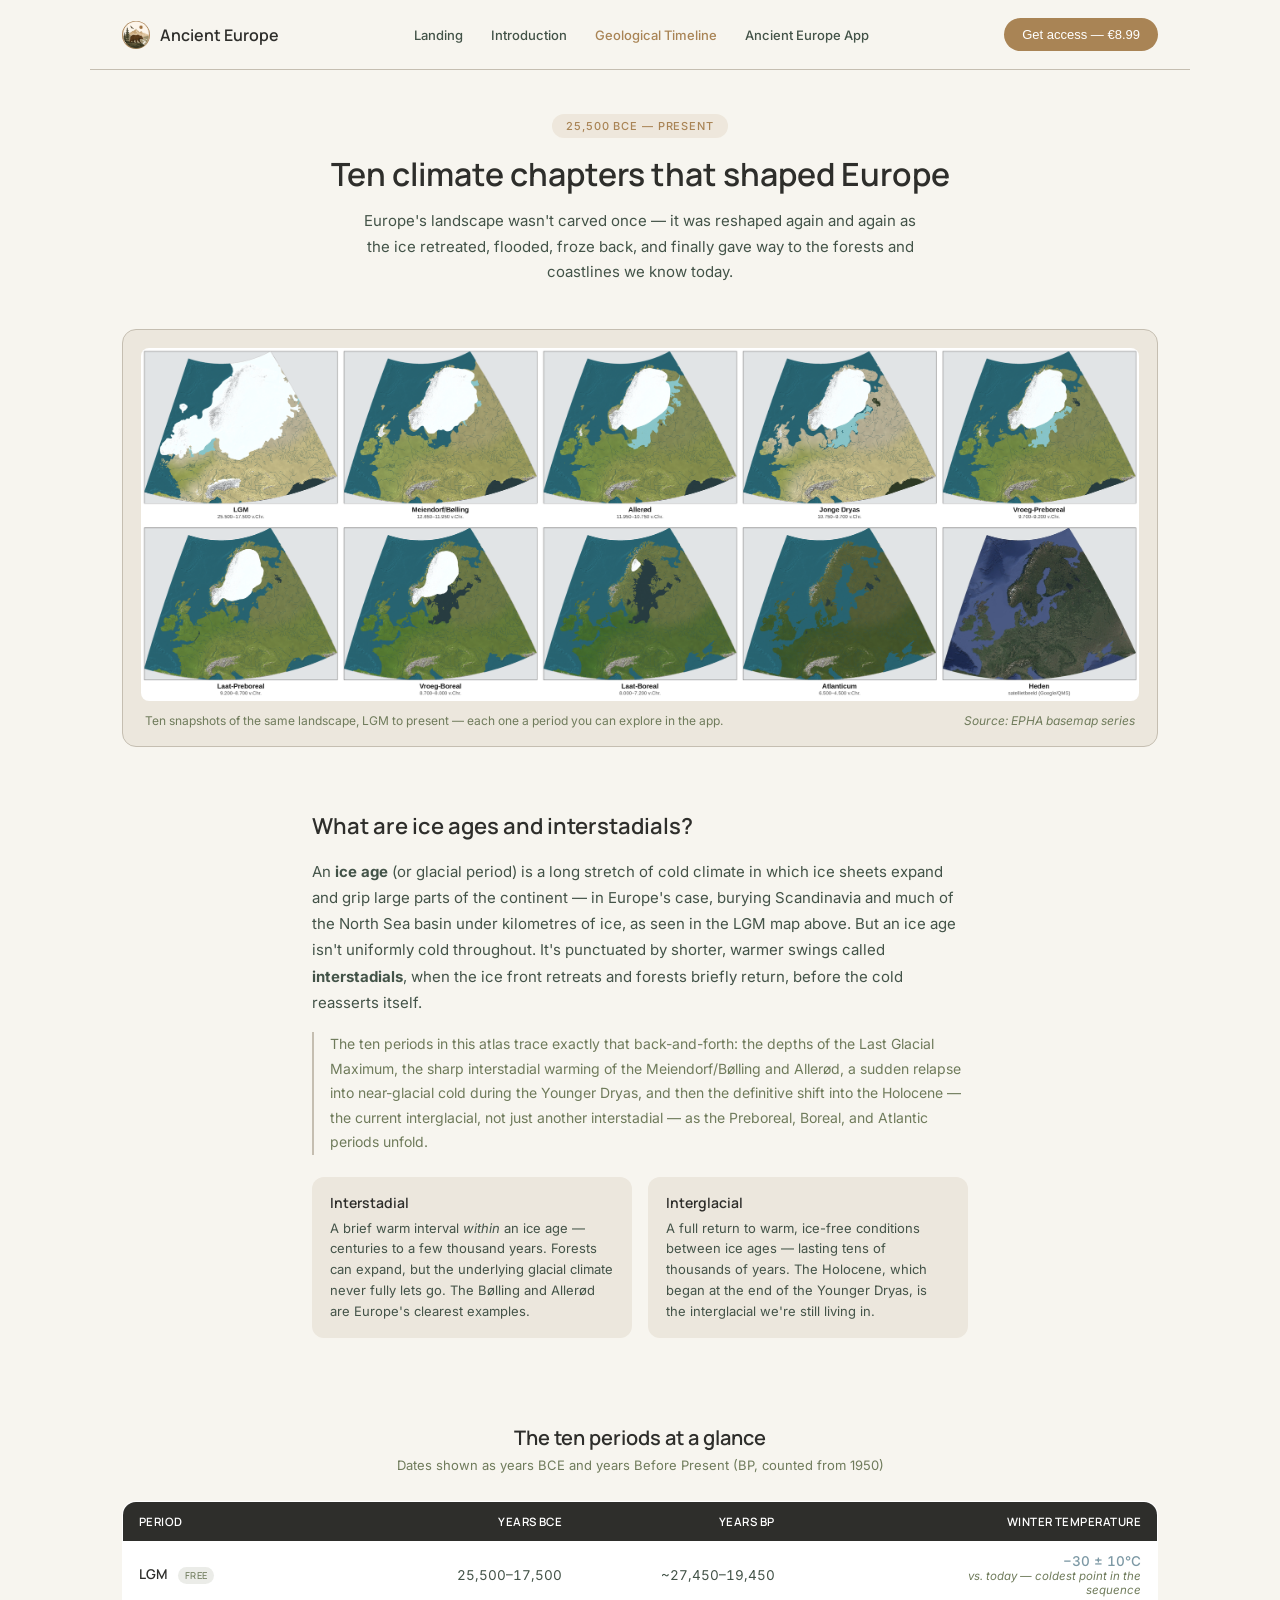
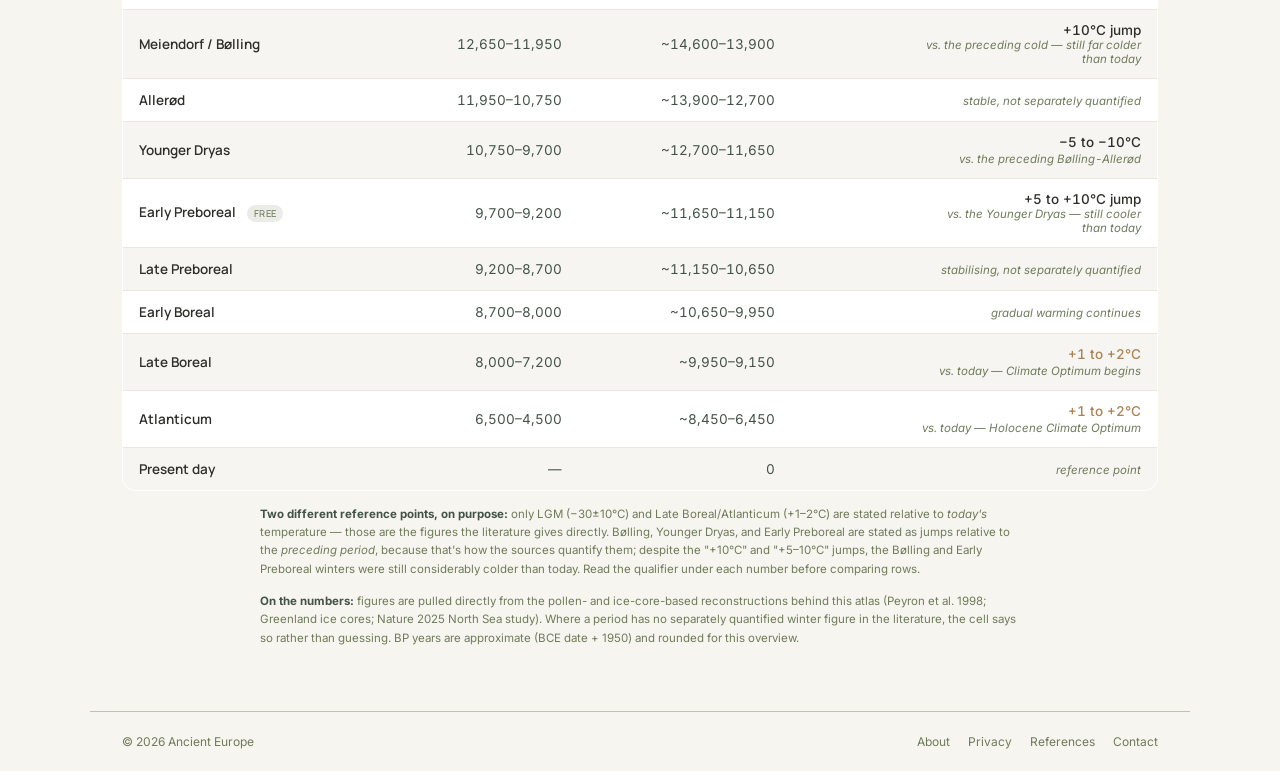
==== ancient_europe_geological_timeline_v1_3.html @ 68e26c03 "Add files via upload" ====
<!DOCTYPE html>
<html lang="en">
<head>
<meta charset="UTF-8">
<meta name="viewport" content="width=device-width, initial-scale=1.0">
<title>Ancient Europe — Geological Timeline</title>
<link rel="preconnect" href="https://fonts.googleapis.com">
<link rel="preconnect" href="https://fonts.gstatic.com" crossorigin>
<link href="https://fonts.googleapis.com/css2?family=Manrope:wght@500;600&family=Inter:wght@400;500&display=swap" rel="stylesheet">
<style>
  :root{
    --charcoal:#2E2E2B;
    --bronze:#A98455;
    --moss:#6F7B5B;
    --pine:#435348;
    --stone:#C5BEB1;
    --sand:#ECE7DD;
    --water:#7D99A5;
    --page-bg:#F7F5EF;
  }
  * { box-sizing: border-box; margin:0; padding:0; }
  body{
    font-family:'Inter', sans-serif;
    background: var(--page-bg);
    color: var(--pine);
  }
  h1,h2,h3{ font-family:'Manrope', sans-serif; color: var(--charcoal); font-weight:600; }

  .page{ max-width: 1100px; margin: 0 auto; }

  /* NAV */
  .nav{
    display:flex; align-items:center; justify-content:space-between;
    padding: 18px 32px; border-bottom: 1px solid var(--stone);
  }
  .nav-logo{ font-family:'Manrope', sans-serif; font-weight:600; font-size:16px; color:var(--charcoal); display:flex; align-items:center; gap:10px; }
  .nav-logo .mark{ width:28px; height:28px; border-radius:50%; background:var(--bronze); }
  .nav-links{ display:flex; gap:28px; }
  .nav-links a{ font-size:13px; color: var(--pine); text-decoration:none; font-weight:500; }
  .nav-links a.current{ color: var(--bronze); }
  .nav-cta{ font-size:13px; padding:9px 18px; border-radius:20px; background:var(--bronze); color:#fff; border:none; font-weight:500; cursor:pointer; }

  /* PAGE HEADER */
  .page-header{ padding: 44px 32px 8px; text-align:center; }
  .eyebrow{
    display:inline-block; font-size:11px; font-weight:500; letter-spacing:0.08em; text-transform:uppercase;
    color: var(--bronze); background: rgba(169,132,85,0.12); padding:5px 14px; border-radius:20px; margin-bottom:16px;
  }
  .page-header h1{ font-size:32px; line-height:1.25; max-width:640px; margin:0 auto 14px; }
  .page-header p.lede{ font-size:15px; color: var(--pine); line-height:1.7; max-width:560px; margin:0 auto; }

  /* OVERVIEW IMAGE SECTION */
  .overview-section{ padding: 36px 32px 8px; }
  .overview-frame{
    background: var(--sand); border-radius: 14px; padding: 18px; border: 1px solid var(--stone);
  }
  .overview-frame img{ width:100%; height:auto; display:block; border-radius:8px; }
  .overview-caption{
    display:flex; align-items:center; justify-content:space-between; gap:16px;
    margin-top:12px; padding: 0 4px;
  }
  .overview-caption span{ font-size:12px; color: var(--moss); }
  .overview-caption .source{ font-style:italic; }

  /* TEXT SECTION */
  .text-section{ padding: 56px 32px; max-width: 720px; margin: 0 auto; }
  .text-section h2{ font-size:22px; margin-bottom:18px; }
  .text-section p{ font-size:15px; line-height:1.75; color: var(--pine); margin-bottom:16px; }
  .text-section p.detail{ font-size:14px; color: var(--moss); border-left: 2px solid var(--stone); padding-left:16px; }
  .term-row{ display:flex; gap:16px; margin: 22px 0; flex-wrap:wrap; }
  .term-card{
    flex:1; min-width:200px; background: var(--sand); border-radius:12px; padding:16px 18px;
  }
  .term-card .term-label{ font-family:'Manrope', sans-serif; font-weight:600; font-size:14px; color: var(--charcoal); margin-bottom:6px; }
  .term-card p{ font-size:13px; color: var(--pine); line-height:1.6; margin:0; }

  /* TABLE SECTION */
  .table-section{ padding: 8px 32px 64px; }
  .table-section h2{ font-size:20px; margin-bottom:6px; text-align:center; }
  .table-sub{ text-align:center; font-size:13px; color: var(--moss); margin-bottom:28px; }

  .period-table{
    width:100%; border-collapse:collapse; background: #fff; border-radius:14px; overflow:hidden;
    border:1px solid var(--stone); font-size:13.5px;
  }
  .period-table thead th{
    background: var(--charcoal); color:#fff; text-align:left; padding:12px 16px;
    font-family:'Manrope', sans-serif; font-weight:600; font-size:11.5px; letter-spacing:0.04em; text-transform:uppercase;
  }
  .period-table thead th.num{ text-align:right; }
  .period-table tbody tr{ border-bottom:1px solid var(--sand); }
  .period-table tbody tr:last-child{ border-bottom:none; }
  .period-table tbody tr:nth-child(even){ background: rgba(236,231,221,0.4); }
  .period-table td{ padding:12px 16px; vertical-align:middle; color: var(--pine); }
  .period-table td.name{ font-weight:600; color: var(--charcoal); font-family:'Manrope', sans-serif; font-size:13.5px; }
  .period-table td.name .free-tag{
    display:inline-block; margin-left:8px; font-size:9.5px; font-weight:500; letter-spacing:0.03em; text-transform:uppercase;
    color: var(--moss); background: rgba(111,123,91,0.14); padding:2px 7px; border-radius:10px; vertical-align:middle;
  }
  .period-table td.num{ text-align:right; font-variant-numeric: tabular-nums; }
  .period-table td.temp{ text-align:right; font-variant-numeric: tabular-nums; }
  .period-table td.temp .qual{ font-size:11.5px; color: var(--moss); font-style:italic; max-width:220px; display:inline-block; }
  .period-table td.temp .val{ font-weight:500; color: var(--charcoal); }
  .period-table td.temp .val.cold{ color: var(--water); }
  .period-table td.temp .val.warm{ color: var(--bronze); }
  .period-table td.temp .val.neutral{ color: var(--charcoal); }
  .row-divider td{ padding:0; height:0; border-bottom: 2px solid var(--stone); }

  .table-footnote{ font-size:11.5px; color: var(--moss); margin-top:14px; line-height:1.6; max-width: 760px; margin-left:auto; margin-right:auto; }
  .table-footnote strong{ color: var(--pine); }

  /* FOOTER */
  .footer{
    padding: 22px 32px; border-top:1px solid var(--stone);
    display:flex; align-items:center; justify-content:space-between;
  }
  .footer span{ font-size:12px; color: var(--moss); }
  .footer-links{ display:flex; gap:18px; }
  .footer-links a{ font-size:12px; color: var(--moss); text-decoration:none; }

  @media (max-width: 640px){
    .nav-links{ display:none; }
    .page-header h1{ font-size:24px; }
    .period-table{ font-size:12px; }
    .period-table td, .period-table th{ padding:9px 8px; }
  }
</style>
</head>
<body>

<div class="page">

  <nav class="nav">
    <div class="nav-logo"><img class="mark" src="assets/images/icon_LOGO_circle_only.PNG" alt="Ancient Europe logo" style="object-fit:cover;"/> Ancient Europe</div>
    <div class="nav-links">
      <a href="#">Landing</a>
      <a href="#">Introduction</a>
      <a href="#" class="current">Geological Timeline</a>
      <a href="#">Ancient Europe App</a>
    </div>
    <button class="nav-cta">Get access — €8.99</button>
  </nav>

  <header class="page-header">
    <div class="eyebrow">25,500 BCE — Present</div>
    <h1>Ten climate chapters that shaped Europe</h1>
    <p class="lede">Europe's landscape wasn't carved once — it was reshaped again and again as the ice retreated, flooded, froze back, and finally gave way to the forests and coastlines we know today.</p>
  </header>

  <section class="overview-section">
    <div class="overview-frame">
      <img src="assets/images/overview_grid_10periods.PNG" alt="Overview grid of ten maps showing the geological periods covered in Ancient Europe, from the LGM ice sheet to present-day satellite imagery">
      <div class="overview-caption">
        <span>Ten snapshots of the same landscape, LGM to present — each one a period you can explore in the app.</span>
        <span class="source">Source: EPHA basemap series</span>
      </div>
    </div>
  </section>

  <section class="text-section">
    <h2>What are ice ages and interstadials?</h2>
    <p>An <strong>ice age</strong> (or glacial period) is a long stretch of cold climate in which ice sheets expand and grip large parts of the continent — in Europe's case, burying Scandinavia and much of the North Sea basin under kilometres of ice, as seen in the LGM map above. But an ice age isn't uniformly cold throughout. It's punctuated by shorter, warmer swings called <strong>interstadials</strong>, when the ice front retreats and forests briefly return, before the cold reasserts itself.</p>
    <p class="detail">The ten periods in this atlas trace exactly that back-and-forth: the depths of the Last Glacial Maximum, the sharp interstadial warming of the Meiendorf/Bølling and Allerød, a sudden relapse into near-glacial cold during the Younger Dryas, and then the definitive shift into the Holocene — the current interglacial, not just another interstadial — as the Preboreal, Boreal, and Atlantic periods unfold.</p>

    <div class="term-row">
      <div class="term-card">
        <div class="term-label">Interstadial</div>
        <p>A brief warm interval <em>within</em> an ice age — centuries to a few thousand years. Forests can expand, but the underlying glacial climate never fully lets go. The Bølling and Allerød are Europe's clearest examples.</p>
      </div>
      <div class="term-card">
        <div class="term-label">Interglacial</div>
        <p>A full return to warm, ice-free conditions between ice ages — lasting tens of thousands of years. The Holocene, which began at the end of the Younger Dryas, is the interglacial we're still living in.</p>
      </div>
    </div>
  </section>

  <section class="table-section">
    <h2>The ten periods at a glance</h2>
    <p class="table-sub">Dates shown as years BCE and years Before Present (BP, counted from 1950)</p>

    <table class="period-table">
      <thead>
        <tr>
          <th>Period</th>
          <th class="num">Years BCE</th>
          <th class="num">Years BP</th>
          <th class="num">Winter temperature</th>
        </tr>
      </thead>
      <tbody>
        <tr>
          <td class="name">LGM <span class="free-tag">Free</span></td>
          <td class="num">25,500–17,500</td>
          <td class="num">~27,450–19,450</td>
          <td class="temp"><span class="val cold">−30 ± 10°C</span><br><span class="qual">vs. today — coldest point in the sequence</span></td>
        </tr>
        <tr>
          <td class="name">Meiendorf / Bølling</td>
          <td class="num">12,650–11,950</td>
          <td class="num">~14,600–13,900</td>
          <td class="temp"><span class="val neutral">+10°C jump</span><br><span class="qual">vs. the preceding cold — still far colder than today</span></td>
        </tr>
        <tr>
          <td class="name">Allerød</td>
          <td class="num">11,950–10,750</td>
          <td class="num">~13,900–12,700</td>
          <td class="temp"><span class="qual">stable, not separately quantified</span></td>
        </tr>
        <tr>
          <td class="name">Younger Dryas</td>
          <td class="num">10,750–9,700</td>
          <td class="num">~12,700–11,650</td>
          <td class="temp"><span class="val neutral">−5 to −10°C</span><br><span class="qual">vs. the preceding Bølling-Allerød</span></td>
        </tr>
        <tr>
          <td class="name">Early Preboreal <span class="free-tag">Free</span></td>
          <td class="num">9,700–9,200</td>
          <td class="num">~11,650–11,150</td>
          <td class="temp"><span class="val neutral">+5 to +10°C jump</span><br><span class="qual">vs. the Younger Dryas — still cooler than today</span></td>
        </tr>
        <tr>
          <td class="name">Late Preboreal</td>
          <td class="num">9,200–8,700</td>
          <td class="num">~11,150–10,650</td>
          <td class="temp"><span class="qual">stabilising, not separately quantified</span></td>
        </tr>
        <tr>
          <td class="name">Early Boreal</td>
          <td class="num">8,700–8,000</td>
          <td class="num">~10,650–9,950</td>
          <td class="temp"><span class="qual">gradual warming continues</span></td>
        </tr>
        <tr>
          <td class="name">Late Boreal</td>
          <td class="num">8,000–7,200</td>
          <td class="num">~9,950–9,150</td>
          <td class="temp"><span class="val warm">+1 to +2°C</span><br><span class="qual">vs. today — Climate Optimum begins</span></td>
        </tr>
        <tr>
          <td class="name">Atlanticum</td>
          <td class="num">6,500–4,500</td>
          <td class="num">~8,450–6,450</td>
          <td class="temp"><span class="val warm">+1 to +2°C</span><br><span class="qual">vs. today — Holocene Climate Optimum</span></td>
        </tr>
        <tr>
          <td class="name">Present day</td>
          <td class="num">—</td>
          <td class="num">0</td>
          <td class="temp"><span class="qual">reference point</span></td>
        </tr>
      </tbody>
    </table>

    <p class="table-footnote">
      <strong>Two different reference points, on purpose:</strong> only LGM (−30±10°C) and Late Boreal/Atlanticum (+1–2°C) are stated relative to <em>today's</em> temperature — those are the figures the literature gives directly. Bølling, Younger Dryas, and Early Preboreal are stated as jumps relative to the <em>preceding period</em>, because that's how the sources quantify them; despite the "+10°C" and "+5–10°C" jumps, the Bølling and Early Preboreal winters were still considerably colder than today. Read the qualifier under each number before comparing rows.
    </p>
    <p class="table-footnote">
      <strong>On the numbers:</strong> figures are pulled directly from the pollen- and ice-core-based reconstructions behind this atlas (Peyron et al. 1998; Greenland ice cores; Nature 2025 North Sea study). Where a period has no separately quantified winter figure in the literature, the cell says so rather than guessing. BP years are approximate (BCE date + 1950) and rounded for this overview.
    </p>
  </section>

  <div class="footer">
    <span>© 2026 Ancient Europe</span>
    <div class="footer-links">
      <a href="#">About</a>
      <a href="#">Privacy</a>
      <a href="#">References</a>
      <a href="#">Contact</a>
    </div>
  </div>

</div>

</body>
</html>
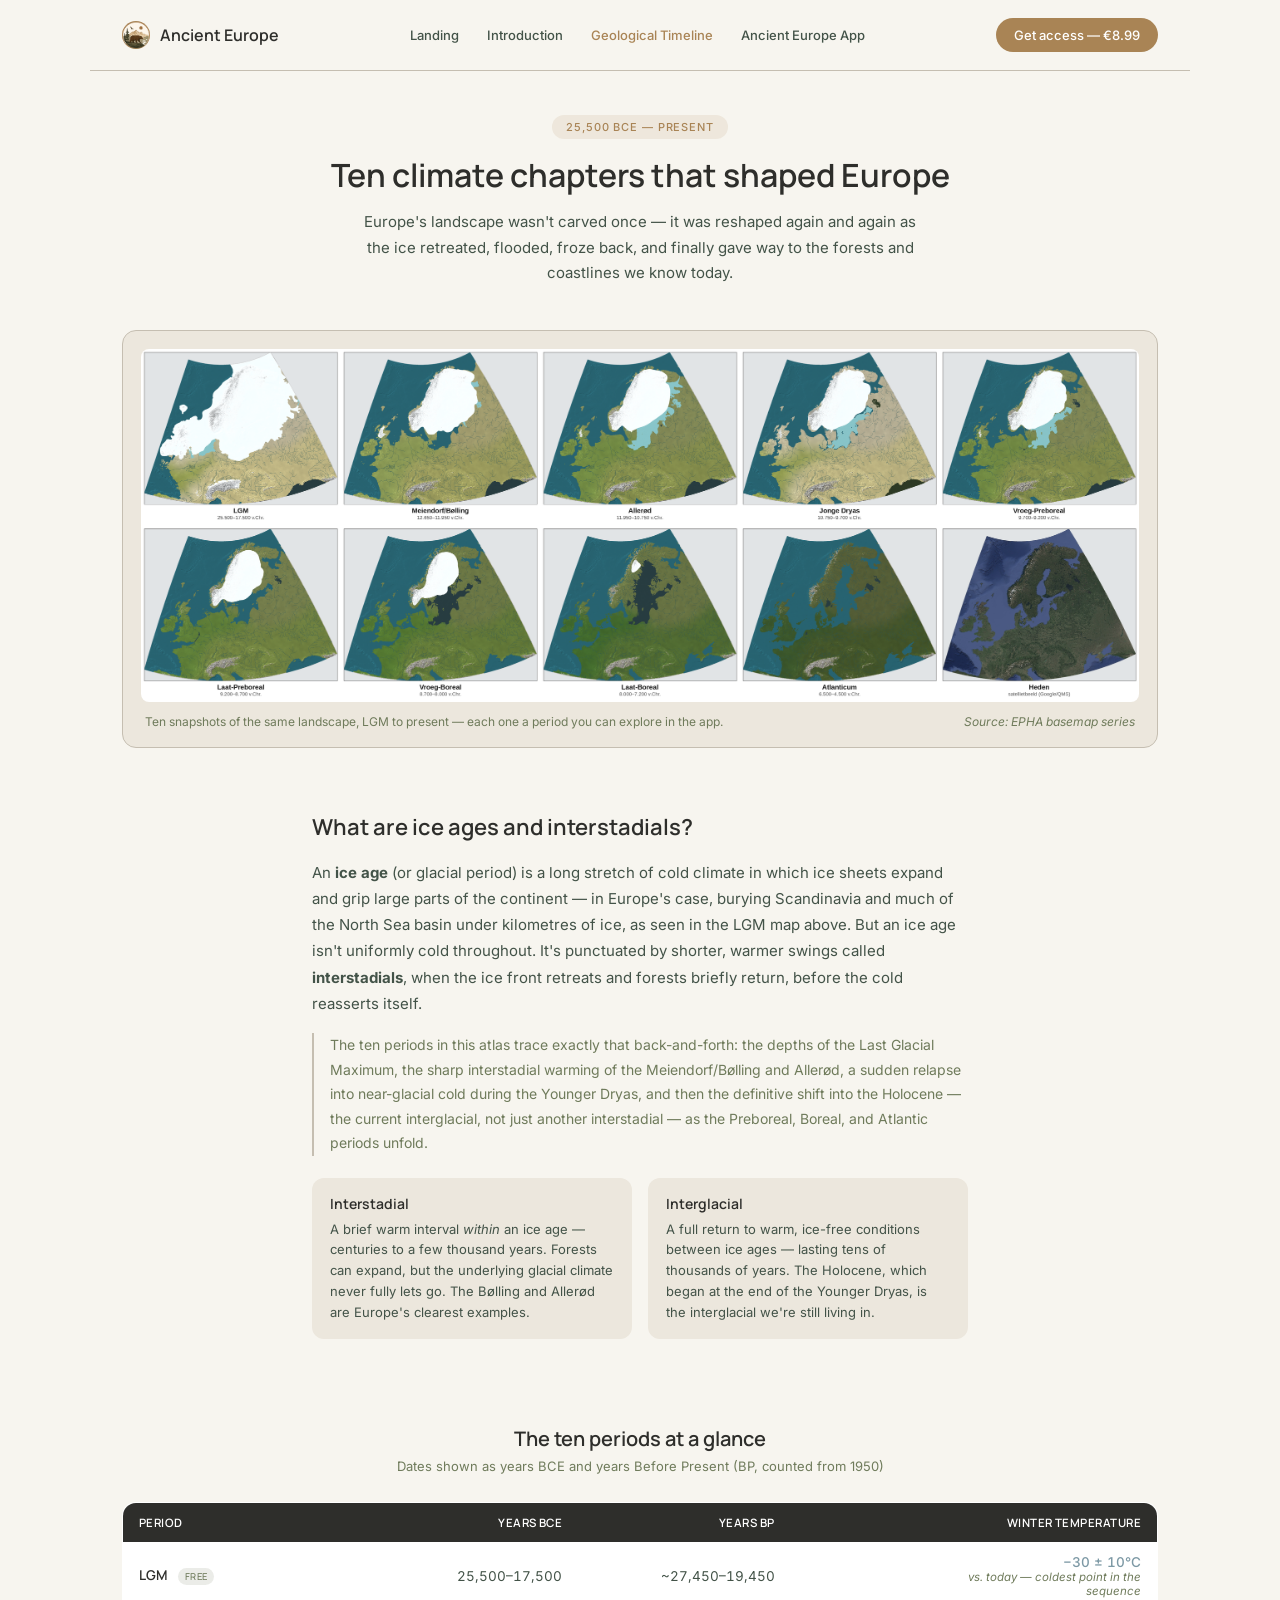
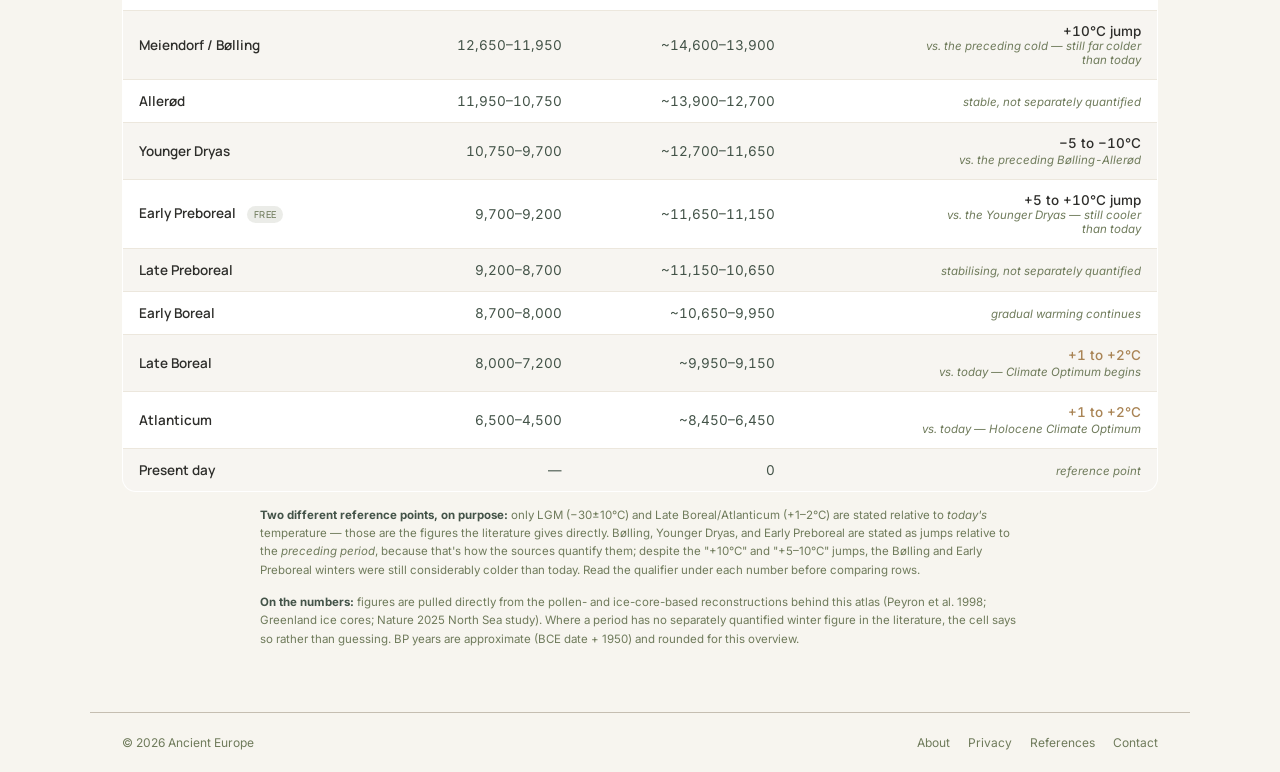
==== commit eac2d966: "Add files via upload" ====
--- a/ancient_europe_geological_timeline_v1_3.html
+++ b/ancient_europe_geological_timeline_v1_3.html
@@ -38,7 +38,7 @@
   .nav-links{ display:flex; gap:28px; }
   .nav-links a{ font-size:13px; color: var(--pine); text-decoration:none; font-weight:500; }
   .nav-links a.current{ color: var(--bronze); }
-  .nav-cta{ font-size:13px; padding:9px 18px; border-radius:20px; background:var(--bronze); color:#fff; border:none; font-weight:500; cursor:pointer; }
+  .nav-cta{ font-size:13px; padding:9px 18px; border-radius:20px; background:var(--bronze); color:#fff; border:none; font-weight:500; cursor:pointer; text-decoration:none; display:inline-block; }
 
   /* PAGE HEADER */
   .page-header{ padding: 44px 32px 8px; text-align:center; }
@@ -133,12 +133,12 @@
   <nav class="nav">
     <div class="nav-logo"><img class="mark" src="assets/images/icon_LOGO_circle_only.PNG" alt="Ancient Europe logo" style="object-fit:cover;"/> Ancient Europe</div>
     <div class="nav-links">
-      <a href="#">Landing</a>
-      <a href="#">Introduction</a>
-      <a href="#" class="current">Geological Timeline</a>
-      <a href="#">Ancient Europe App</a>
-    </div>
-    <button class="nav-cta">Get access — €8.99</button>
+      <a href="index.html">Landing</a>
+      <a href="ancient_europe_introduction_page_v3_5.html">Introduction</a>
+      <a href="ancient_europe_geological_timeline_v1_3.html" class="current">Geological Timeline</a>
+      <a href="app.html">Ancient Europe App</a>
+    </div>
+    <a class="nav-cta" href="index.html#pricing">Get access — €8.99</a>
   </nav>
 
   <header class="page-header">
@@ -262,10 +262,10 @@
   <div class="footer">
     <span>© 2026 Ancient Europe</span>
     <div class="footer-links">
-      <a href="#">About</a>
-      <a href="#">Privacy</a>
-      <a href="#">References</a>
-      <a href="#">Contact</a>
+      <a href="ancient_europe_about.html">About</a>
+      <a href="ancient_europe_privacy.html">Privacy</a>
+      <a href="ancient_europe_references.html">References</a>
+      <a href="ancient_europe_contact.html">Contact</a>
     </div>
   </div>
 
